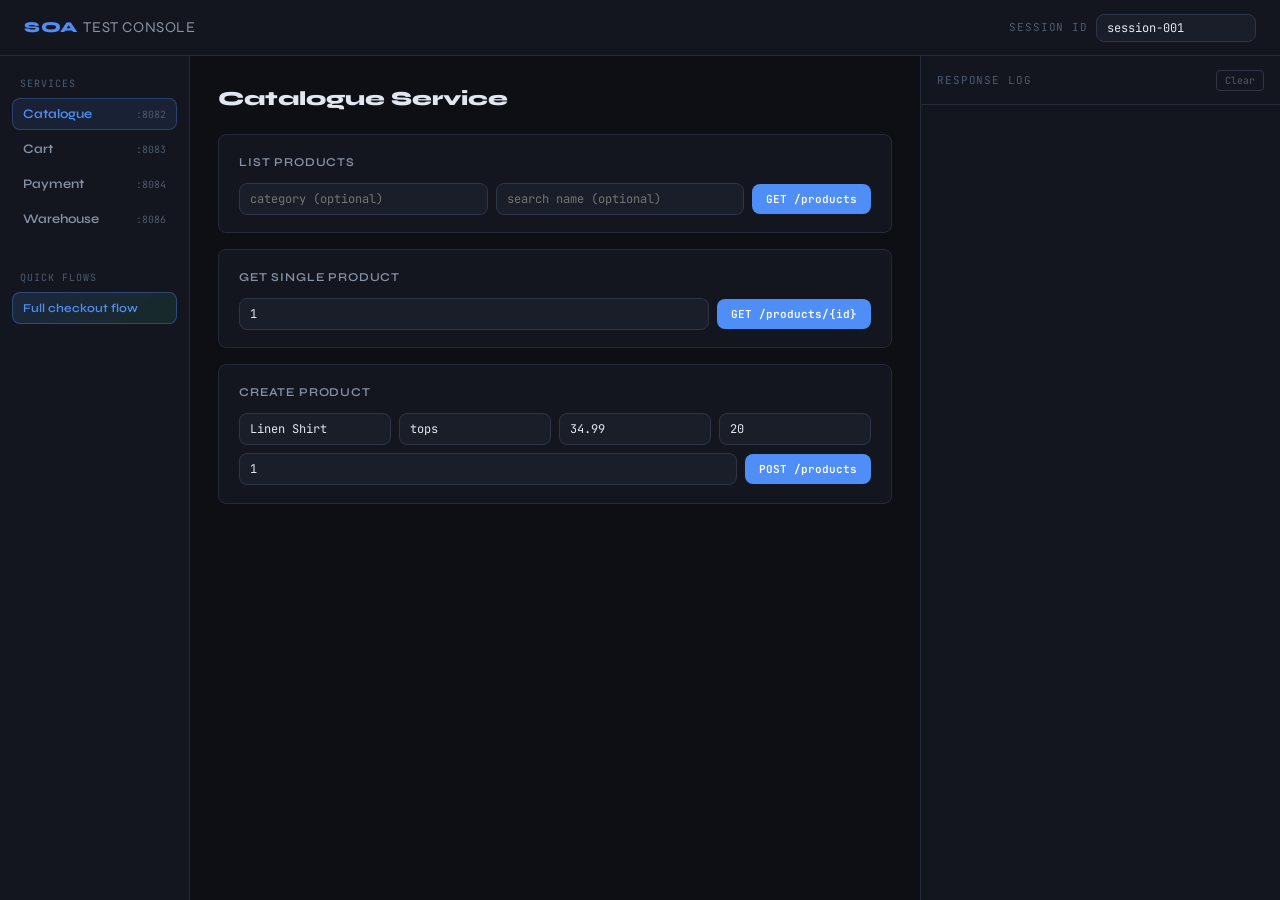
==== test-console/index.html @ 351c3bd9 "soaws" ====
<!DOCTYPE html>
<html lang="en">
<head>
  <meta charset="UTF-8" />
  <meta name="viewport" content="width=device-width, initial-scale=1.0" />
  <title>SOA Test Console</title>
  <link rel="preconnect" href="https://fonts.googleapis.com" />
  <link href="https://fonts.googleapis.com/css2?family=JetBrains+Mono:wght@400;600&family=Syne:wght@400;600;800&display=swap" rel="stylesheet" />
  <link rel="stylesheet" href="style.css" />
</head>
<body>

  <header>
    <div class="header-inner">
      <div class="logo">SOA <span>Test Console</span></div>
      <div class="session-row">
        <label>Session ID</label>
        <input id="session-id" type="text" value="session-001" />
      </div>
    </div>
  </header>

  <main>

    <nav class="sidebar">
      <p class="sidebar-label">Services</p>
      <button class="svc-btn active" data-target="catalogue">Catalogue <span class="port">:8082</span></button>
      <button class="svc-btn" data-target="cart">Cart <span class="port">:8083</span></button>
      <button class="svc-btn" data-target="payment">Payment <span class="port">:8084</span></button>
      <button class="svc-btn" data-target="warehouse">Warehouse <span class="port">:8086</span></button>

      <p class="sidebar-label" style="margin-top:2rem;">Quick flows</p>
      <button class="flow-btn" id="btn-full-flow">Full checkout flow</button>
    </nav>

    <section class="panels">

      <!-- CATALOGUE -->
      <div class="panel active" id="panel-catalogue">
        <h2>Catalogue Service</h2>

        <div class="card">
          <h3>List products</h3>
          <div class="field-row">
            <input id="cat-category" type="text" placeholder="category (optional)" />
            <input id="cat-search" type="text" placeholder="search name (optional)" />
            <button onclick="getProducts()">GET /products</button>
          </div>
        </div>

        <div class="card">
          <h3>Get single product</h3>
          <div class="field-row">
            <input id="cat-id" type="number" placeholder="product id" value="1" />
            <button onclick="getProduct()">GET /products/{id}</button>
          </div>
        </div>

        <div class="card">
          <h3>Create product</h3>
          <div class="field-row">
            <input id="new-name" type="text" placeholder="name" value="Linen Shirt" />
            <input id="new-cat" type="text" placeholder="category" value="tops" />
            <input id="new-price" type="number" placeholder="price" value="34.99" />
            <input id="new-stock" type="number" placeholder="stock" value="20" />
            <input id="new-warehouse" type="number" placeholder="warehouseId" value="1" />
            <button onclick="createProduct()">POST /products</button>
          </div>
        </div>
      </div>

      <!-- CART -->
      <div class="panel" id="panel-cart">
        <h2>Cart Service</h2>

        <div class="card">
          <h3>View cart</h3>
          <div class="field-row">
            <button onclick="getCart()">GET /cart/{sessionId}</button>
          </div>
        </div>

        <div class="card">
          <h3>Add item <span class="badge">Sync → Catalogue</span></h3>
          <div class="field-row">
            <input id="cart-product-id" type="number" placeholder="productId" value="1" />
            <input id="cart-qty" type="number" placeholder="quantity" value="1" />
            <button onclick="addToCart()">POST /cart/{sessionId}/items</button>
          </div>
        </div>

        <div class="card">
          <h3>Remove item</h3>
          <div class="field-row">
            <input id="remove-product-id" type="number" placeholder="productId" value="1" />
            <button onclick="removeFromCart()">DELETE /cart/{sessionId}/items/{productId}</button>
          </div>
        </div>

        <div class="card">
          <h3>Checkout <span class="badge">Sync → Payment → Async → Warehouse</span></h3>
          <div class="field-row">
            <input id="checkout-address" type="text" placeholder="address" value="Enschede, NL" />
            <select id="checkout-payment">
              <option value="card">card</option>
              <option value="paypal">paypal</option>
            </select>
            <button onclick="checkout()">POST /cart/{sessionId}/checkout</button>
          </div>
        </div>
      </div>

      <!-- PAYMENT -->
      <div class="panel" id="panel-payment">
        <h2>Payment Service</h2>

        <div class="card">
          <h3>Look up transaction</h3>
          <div class="field-row">
            <input id="txn-id" type="text" placeholder="transactionId" />
            <button onclick="getPayment()">GET /payments/{transactionId}</button>
          </div>
        </div>
      </div>

      <!-- WAREHOUSE -->
      <div class="panel" id="panel-warehouse">
        <h2>Warehouse Service</h2>

        <div class="card">
          <h3>View inventory <span class="badge">Async consumer</span></h3>
          <div class="field-row">
            <button onclick="getInventory()">GET /warehouse/inventory</button>
          </div>
        </div>

        <div class="card">
          <h3>Restock product</h3>
          <div class="field-row">
            <input id="restock-id" type="number" placeholder="productId" value="1" />
            <input id="restock-qty" type="number" placeholder="quantity to add" value="50" />
            <button onclick="restock()">PATCH /warehouse/inventory/{productId}</button>
          </div>
        </div>
      </div>

    </section>

    <aside class="log-panel">
      <div class="log-header">
        <span>Response log</span>
        <button class="clear-btn" onclick="clearLog()">Clear</button>
      </div>
      <div id="log"></div>
    </aside>

  </main>

  <script>
    const SERVICES = {
      catalogue: 'http://localhost:8082',
      cart:      'http://localhost:8083',
      payment:   'http://localhost:8084',
      warehouse: 'http://localhost:8086',
    };

    function sessionId() {
      return document.getElementById('session-id').value.trim() || 'session-001';
    }

    document.querySelectorAll('.svc-btn').forEach(btn => {
      btn.addEventListener('click', () => {
        document.querySelectorAll('.svc-btn').forEach(b => b.classList.remove('active'));
        document.querySelectorAll('.panel').forEach(p => p.classList.remove('active'));
        btn.classList.add('active');
        document.getElementById('panel-' + btn.dataset.target).classList.add('active');
      });
    });

    function log(method, url, status, body) {
      const el = document.getElementById('log');
      const entry = document.createElement('div');
      entry.className = 'log-entry';
      const isOk = status >= 200 && status < 300;
      entry.innerHTML = `
        <div class="log-meta">
          <span class="log-method">${method}</span>
          <span class="log-url">${url}</span>
          <span class="log-status ${isOk ? 'ok' : 'err'}">${status}</span>
        </div>
        <pre class="log-body">${JSON.stringify(body, null, 2)}</pre>`;
      el.prepend(entry);
    }

    function clearLog() {
      document.getElementById('log').innerHTML = '';
    }

    async function req(method, url, body) {
      try {
        const opts = { method, headers: { 'Content-Type': 'application/json' } };
        if (body) opts.body = JSON.stringify(body);
        const res = await fetch(url, opts);
        const data = await res.json().catch(() => ({}));
        log(method, url, res.status, data);
        return data;
      } catch (e) {
        log(method, url, 0, { error: e.message + ' — is the service running?' });
      }
    }

    function getProducts() {
      const cat    = document.getElementById('cat-category').value;
      const search = document.getElementById('cat-search').value;
      let url = `${SERVICES.catalogue}/products`;
      const params = [];
      if (cat)    params.push(`category=${encodeURIComponent(cat)}`);
      if (search) params.push(`search=${encodeURIComponent(search)}`);
      if (params.length) url += '?' + params.join('&');
      req('GET', url);
    }

    function getProduct() {
      req('GET', `${SERVICES.catalogue}/products/${document.getElementById('cat-id').value}`);
    }

    function createProduct() {
      req('POST', `${SERVICES.catalogue}/products`, {
        name:          document.getElementById('new-name').value,
        category:      document.getElementById('new-cat').value,
        price:         parseFloat(document.getElementById('new-price').value),
        stockQuantity: parseInt(document.getElementById('new-stock').value),
        warehouseId:   parseInt(document.getElementById('new-warehouse').value),
      });
    }

    function getCart()      { req('GET', `${SERVICES.cart}/cart/${sessionId()}`); }

    function addToCart() {
      req('POST', `${SERVICES.cart}/cart/${sessionId()}/items`, {
        productId: parseInt(document.getElementById('cart-product-id').value),
        quantity:  parseInt(document.getElementById('cart-qty').value),
      });
    }

    function removeFromCart() {
      req('DELETE', `${SERVICES.cart}/cart/${sessionId()}/items/${document.getElementById('remove-product-id').value}`);
    }

    function checkout() {
      req('POST', `${SERVICES.cart}/cart/${sessionId()}/checkout`, {
        address:       document.getElementById('checkout-address').value,
        paymentMethod: document.getElementById('checkout-payment').value,
      });
    }

    function getPayment() {
      req('GET', `${SERVICES.payment}/payments/${document.getElementById('txn-id').value}`);
    }

    function getInventory() { req('GET', `${SERVICES.warehouse}/warehouse/inventory`); }

    function restock() {
      req('PATCH', `${SERVICES.warehouse}/warehouse/inventory/${document.getElementById('restock-id').value}`, {
        quantity: parseInt(document.getElementById('restock-qty').value),
      });
    }

    document.getElementById('btn-full-flow').addEventListener('click', async () => {
      const sid = sessionId();
      log('INFO', '--- Full checkout flow ---', 200, { sessionId: sid });
      await req('POST', `${SERVICES.cart}/cart/${sid}/items`, { productId: 1, quantity: 1 });
      await req('POST', `${SERVICES.cart}/cart/${sid}/items`, { productId: 2, quantity: 1 });
      await req('GET',  `${SERVICES.cart}/cart/${sid}`);
      await req('POST', `${SERVICES.cart}/cart/${sid}/checkout`, {
        address: 'Enschede, NL', paymentMethod: 'card'
      });
    });
  </script>
</body>
</html>
---- test-console/style.css ----
*, *::before, *::after {
  box-sizing: border-box;
  margin: 0;
  padding: 0;
}

:root {
  --bg: #0d0f14;
  --bg2: #13161e;
  --bg3: #1a1e28;
  --border: #252a38;
  --border2: #2e3547;
  --text: #e2e6f0;
  --text2: #8892a4;
  --text3: #4e5a6e;
  --accent: #4f8ef7;
  --accent2: #3a6fd8;
  --green: #3dd68c;
  --red: #f76b6b;
  --amber: #f7b94f;
  --font-ui: 'Syne', sans-serif;
  --font-mono: 'JetBrains Mono', monospace;
  --radius: 8px;
  --sidebar-w: 190px;
  --log-w: 360px;
  --header-h: 56px;
}

html, body {
  height: 100%;
}

body {
  background: var(--bg);
  color: var(--text);
  font-family: var(--font-ui);
  font-size: 14px;
  line-height: 1.5;
}

header {
  position: fixed;
  top: 0;
  left: 0;
  right: 0;
  height: var(--header-h);
  background: var(--bg2);
  border-bottom: 1px solid var(--border);
  z-index: 100;
  display: flex;
  align-items: center;
  padding: 0 1.5rem;
}

.header-inner {
  display: flex;
  align-items: center;
  gap: 2rem;
  width: 100%;
}

.logo {
  font-size: 15px;
  font-weight: 800;
  letter-spacing: 0.04em;
  text-transform: uppercase;
  color: var(--accent);
  white-space: nowrap;
}

.logo span {
  color: var(--text2);
  font-weight: 400;
}

.session-row {
  display: flex;
  align-items: center;
  gap: 0.5rem;
  margin-left: auto;
}

.session-row label {
  font-size: 11px;
  font-family: var(--font-mono);
  color: var(--text3);
  text-transform: uppercase;
  letter-spacing: 0.08em;
}

.session-row input {
  width: 160px;
  background: var(--bg3);
  border: 1px solid var(--border2);
  border-radius: var(--radius);
  color: var(--text);
  font-family: var(--font-mono);
  font-size: 12px;
  padding: 5px 10px;
  outline: none;
  transition: border-color 0.15s;
}

.session-row input:focus {
  border-color: var(--accent);
}

main {
  display: grid;
  grid-template-columns: var(--sidebar-w) 1fr var(--log-w);
  grid-template-rows: 1fr;
  height: 100vh;
  padding-top: var(--header-h);
}

.sidebar {
  background: var(--bg2);
  border-right: 1px solid var(--border);
  padding: 1.25rem 0.75rem;
  display: flex;
  flex-direction: column;
  gap: 3px;
  overflow-y: auto;
}

.sidebar-label {
  font-size: 10px;
  font-family: var(--font-mono);
  text-transform: uppercase;
  letter-spacing: 0.1em;
  color: var(--text3);
  padding: 0 0.5rem;
  margin-bottom: 4px;
}

.svc-btn {
  background: none;
  border: 1px solid transparent;
  border-radius: var(--radius);
  color: var(--text2);
  font-family: var(--font-ui);
  font-size: 13px;
  font-weight: 600;
  padding: 7px 10px;
  text-align: left;
  cursor: pointer;
  display: flex;
  align-items: center;
  justify-content: space-between;
  transition: background 0.12s, color 0.12s, border-color 0.12s;
}

.svc-btn:hover {
  background: var(--bg3);
  color: var(--text);
}

.svc-btn.active {
  background: rgba(79, 142, 247, 0.1);
  border-color: rgba(79, 142, 247, 0.3);
  color: var(--accent);
}

.port {
  font-family: var(--font-mono);
  font-size: 10px;
  font-weight: 400;
  color: var(--text3);
}

.flow-btn {
  background: linear-gradient(135deg, rgba(79,142,247,0.15), rgba(61,214,140,0.1));
  border: 1px solid rgba(79,142,247,0.35);
  border-radius: var(--radius);
  color: var(--accent);
  font-family: var(--font-ui);
  font-size: 12px;
  font-weight: 600;
  padding: 8px 10px;
  text-align: left;
  cursor: pointer;
  transition: background 0.15s, border-color 0.15s;
}

.flow-btn:hover {
  background: rgba(79, 142, 247, 0.2);
  border-color: var(--accent);
}

.panels {
  padding: 1.75rem;
  overflow-y: auto;
}

.panel {
  display: none;
  flex-direction: column;
  gap: 1rem;
  animation: fadeIn 0.15s ease;
}

.panel.active {
  display: flex;
}

@keyframes fadeIn {
  from { opacity: 0; transform: translateY(6px); }
  to   { opacity: 1; transform: translateY(0); }
}

.panel h2 {
  font-size: 20px;
  font-weight: 800;
  color: var(--text);
  margin-bottom: 0.25rem;
}

.card {
  background: var(--bg2);
  border: 1px solid var(--border);
  border-radius: var(--radius);
  padding: 1.1rem 1.25rem;
  display: flex;
  flex-direction: column;
  gap: 0.75rem;
  transition: border-color 0.15s;
}

.card:hover {
  border-color: var(--border2);
}

.card h3 {
  font-size: 12px;
  font-weight: 600;
  text-transform: uppercase;
  letter-spacing: 0.07em;
  color: var(--text2);
  display: flex;
  align-items: center;
  gap: 0.5rem;
}

.badge {
  font-family: var(--font-mono);
  font-size: 9px;
  font-weight: 400;
  text-transform: none;
  letter-spacing: 0;
  background: rgba(247, 185, 79, 0.12);
  border: 1px solid rgba(247, 185, 79, 0.3);
  color: var(--amber);
  padding: 2px 7px;
  border-radius: 4px;
}

.field-row {
  display: flex;
  flex-wrap: wrap;
  gap: 0.5rem;
  align-items: center;
}

.field-row input,
.field-row select {
  flex: 1;
  min-width: 140px;
  background: var(--bg3);
  border: 1px solid var(--border2);
  border-radius: var(--radius);
  color: var(--text);
  font-family: var(--font-mono);
  font-size: 12px;
  padding: 7px 10px;
  outline: none;
  transition: border-color 0.15s;
}

.field-row input:focus,
.field-row select:focus {
  border-color: var(--accent);
}

.field-row select option {
  background: var(--bg3);
}

.field-row button {
  background: var(--accent);
  border: none;
  border-radius: var(--radius);
  color: #fff;
  font-family: var(--font-mono);
  font-size: 11px;
  font-weight: 600;
  padding: 8px 14px;
  cursor: pointer;
  white-space: nowrap;
  transition: background 0.15s, transform 0.1s;
}

.field-row button:hover {
  background: var(--accent2);
}

.field-row button:active {
  transform: scale(0.97);
}

.log-panel {
  background: var(--bg2);
  border-left: 1px solid var(--border);
  display: flex;
  flex-direction: column;
  overflow: hidden;
}

.log-header {
  display: flex;
  align-items: center;
  justify-content: space-between;
  padding: 0.85rem 1rem;
  border-bottom: 1px solid var(--border);
  font-size: 11px;
  font-family: var(--font-mono);
  text-transform: uppercase;
  letter-spacing: 0.08em;
  color: var(--text3);
  flex-shrink: 0;
}

.clear-btn {
  background: none;
  border: 1px solid var(--border2);
  border-radius: 4px;
  color: var(--text3);
  font-family: var(--font-mono);
  font-size: 10px;
  padding: 3px 8px;
  cursor: pointer;
  transition: border-color 0.15s, color 0.15s;
}

.clear-btn:hover {
  border-color: var(--red);
  color: var(--red);
}

#log {
  flex: 1;
  overflow-y: auto;
  padding: 0.75rem;
  display: flex;
  flex-direction: column;
  gap: 0.6rem;
}

.log-entry {
  background: var(--bg3);
  border: 1px solid var(--border);
  border-radius: var(--radius);
  overflow: hidden;
  animation: slideIn 0.15s ease;
}

@keyframes slideIn {
  from { opacity: 0; transform: translateY(-4px); }
  to   { opacity: 1; transform: translateY(0); }
}

.log-meta {
  display: flex;
  align-items: center;
  gap: 0.5rem;
  padding: 6px 10px;
  border-bottom: 1px solid var(--border);
  flex-wrap: wrap;
}

.log-method {
  font-family: var(--font-mono);
  font-size: 10px;
  font-weight: 600;
  background: rgba(79,142,247,0.15);
  color: var(--accent);
  padding: 2px 6px;
  border-radius: 4px;
}

.log-url {
  font-family: var(--font-mono);
  font-size: 10px;
  color: var(--text2);
  word-break: break-all;
  flex: 1;
}

.log-status {
  font-family: var(--font-mono);
  font-size: 10px;
  font-weight: 600;
  padding: 2px 6px;
  border-radius: 4px;
  margin-left: auto;
}

.log-status.ok {
  background: rgba(61,214,140,0.12);
  color: var(--green);
}

.log-status.err {
  background: rgba(247,107,107,0.12);
  color: var(--red);
}

.log-body {
  font-family: var(--font-mono);
  font-size: 10px;
  line-height: 1.6;
  color: var(--text2);
  padding: 8px 10px;
  white-space: pre-wrap;
  word-break: break-word;
  max-height: 220px;
  overflow-y: auto;
}

::-webkit-scrollbar {
  width: 5px;
  height: 5px;
}

::-webkit-scrollbar-track {
  background: transparent;
}

::-webkit-scrollbar-thumb {
  background: var(--border2);
  border-radius: 3px;
}

::-webkit-scrollbar-thumb:hover {
  background: var(--text3);
}
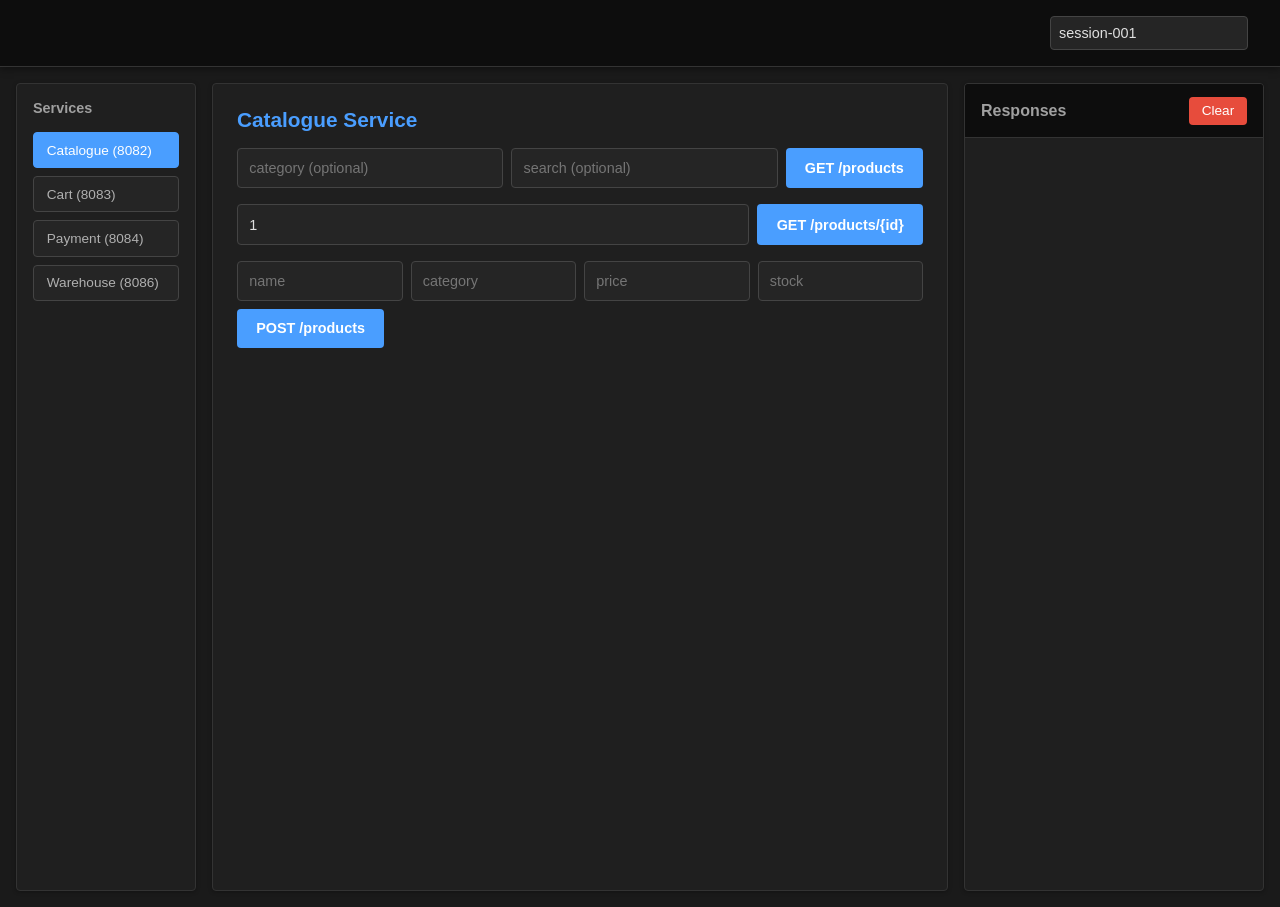
==== commit b323712f: "soaws4" ====
--- a/test-console/index.html
+++ b/test-console/index.html
@@ -3,164 +3,107 @@
 <head>
   <meta charset="UTF-8" />
   <meta name="viewport" content="width=device-width, initial-scale=1.0" />
-  <title>SOA Test Console</title>
-  <link rel="preconnect" href="https://fonts.googleapis.com" />
-  <link href="https://fonts.googleapis.com/css2?family=JetBrains+Mono:wght@400;600&family=Syne:wght@400;600;800&display=swap" rel="stylesheet" />
+  <title>Test Console</title>
   <link rel="stylesheet" href="style.css" />
 </head>
 <body>
-
   <header>
-    <div class="header-inner">
-      <div class="logo">SOA <span>Test Console</span></div>
-      <div class="session-row">
-        <label>Session ID</label>
-        <input id="session-id" type="text" value="session-001" />
-      </div>
+    <h1></h1>
+    <div>
+      <label></label>
+      <input id="session-id" type="text" value="session-001" />
     </div>
   </header>
 
   <main>
-
-    <nav class="sidebar">
-      <p class="sidebar-label">Services</p>
-      <button class="svc-btn active" data-target="catalogue">Catalogue <span class="port">:8082</span></button>
-      <button class="svc-btn" data-target="cart">Cart <span class="port">:8083</span></button>
-      <button class="svc-btn" data-target="payment">Payment <span class="port">:8084</span></button>
-      <button class="svc-btn" data-target="warehouse">Warehouse <span class="port">:8086</span></button>
-
-      <p class="sidebar-label" style="margin-top:2rem;">Quick flows</p>
-      <button class="flow-btn" id="btn-full-flow">Full checkout flow</button>
-    </nav>
-
-    <section class="panels">
-
-      <!-- CATALOGUE -->
-      <div class="panel active" id="panel-catalogue">
-        <h2>Catalogue Service</h2>
-
-        <div class="card">
-          <h3>List products</h3>
-          <div class="field-row">
+      <nav class="sidebar">
+        <h3>Services</h3>
+        <button onclick="switchService('catalogue')" class="active">Catalogue (8082)</button>
+        <button onclick="switchService('cart')">Cart (8083)</button>
+        <button onclick="switchService('payment')">Payment (8084)</button>
+        <button onclick="switchService('warehouse')">Warehouse (8086)</button>
+      </nav>
+
+      <section class="content">
+        <div id="catalogue" class="panel active">
+          <h2>Catalogue Service</h2>
+          <div class="form-group">
             <input id="cat-category" type="text" placeholder="category (optional)" />
-            <input id="cat-search" type="text" placeholder="search name (optional)" />
+            <input id="cat-search" type="text" placeholder="search (optional)" />
             <button onclick="getProducts()">GET /products</button>
           </div>
-        </div>
-
-        <div class="card">
-          <h3>Get single product</h3>
-          <div class="field-row">
+          <div class="form-group">
             <input id="cat-id" type="number" placeholder="product id" value="1" />
             <button onclick="getProduct()">GET /products/{id}</button>
           </div>
-        </div>
-
-        <div class="card">
-          <h3>Create product</h3>
-          <div class="field-row">
-            <input id="new-name" type="text" placeholder="name" value="Linen Shirt" />
-            <input id="new-cat" type="text" placeholder="category" value="tops" />
-            <input id="new-price" type="number" placeholder="price" value="34.99" />
-            <input id="new-stock" type="number" placeholder="stock" value="20" />
-            <input id="new-warehouse" type="number" placeholder="warehouseId" value="1" />
+          <div class="form-group">
+            <input id="new-name" type="text" placeholder="name" />
+            <input id="new-cat" type="text" placeholder="category" />
+            <input id="new-price" type="number" placeholder="price" />
+            <input id="new-stock" type="number" placeholder="stock" />
             <button onclick="createProduct()">POST /products</button>
           </div>
         </div>
-      </div>
-
-      <!-- CART -->
-      <div class="panel" id="panel-cart">
-        <h2>Cart Service</h2>
-
-        <div class="card">
-          <h3>View cart</h3>
-          <div class="field-row">
-            <button onclick="getCart()">GET /cart/{sessionId}</button>
-          </div>
-        </div>
-
-        <div class="card">
-          <h3>Add item <span class="badge">Sync → Catalogue</span></h3>
-          <div class="field-row">
+
+        <div id="cart" class="panel">
+          <h2>Cart Service</h2>
+          <div class="form-group">
+            <button onclick="getCart()">GET /cart</button>
+          </div>
+          <div class="form-group">
             <input id="cart-product-id" type="number" placeholder="productId" value="1" />
             <input id="cart-qty" type="number" placeholder="quantity" value="1" />
-            <button onclick="addToCart()">POST /cart/{sessionId}/items</button>
-          </div>
-        </div>
-
-        <div class="card">
-          <h3>Remove item</h3>
-          <div class="field-row">
+            <button onclick="addToCart()">POST /cart/items</button>
+          </div>
+          <div class="form-group">
             <input id="remove-product-id" type="number" placeholder="productId" value="1" />
-            <button onclick="removeFromCart()">DELETE /cart/{sessionId}/items/{productId}</button>
-          </div>
-        </div>
-
-        <div class="card">
-          <h3>Checkout <span class="badge">Sync → Payment → Async → Warehouse</span></h3>
-          <div class="field-row">
-            <input id="checkout-address" type="text" placeholder="address" value="Enschede, NL" />
+            <button onclick="removeFromCart()">DELETE /cart/items</button>
+          </div>
+          <div class="form-group">
+            <input id="checkout-address" type="text" placeholder="address" />
             <select id="checkout-payment">
               <option value="card">card</option>
               <option value="paypal">paypal</option>
             </select>
-            <button onclick="checkout()">POST /cart/{sessionId}/checkout</button>
-          </div>
-        </div>
-      </div>
-
-      <!-- PAYMENT -->
-      <div class="panel" id="panel-payment">
-        <h2>Payment Service</h2>
-
-        <div class="card">
-          <h3>Look up transaction</h3>
-          <div class="field-row">
+            <button onclick="checkout()">POST /checkout</button>
+          </div>
+        </div>
+
+        <div id="payment" class="panel">
+          <h2>Payment Service</h2>
+          <div class="form-group">
             <input id="txn-id" type="text" placeholder="transactionId" />
-            <button onclick="getPayment()">GET /payments/{transactionId}</button>
-          </div>
-        </div>
-      </div>
-
-      <!-- WAREHOUSE -->
-      <div class="panel" id="panel-warehouse">
-        <h2>Warehouse Service</h2>
-
-        <div class="card">
-          <h3>View inventory <span class="badge">Async consumer</span></h3>
-          <div class="field-row">
-            <button onclick="getInventory()">GET /warehouse/inventory</button>
-          </div>
-        </div>
-
-        <div class="card">
-          <h3>Restock product</h3>
-          <div class="field-row">
+            <button onclick="getPayment()">GET /payments/{id}</button>
+          </div>
+        </div>
+
+        <div id="warehouse" class="panel">
+          <h2>Warehouse Service</h2>
+          <div class="form-group">
+            <button onclick="getInventory()">GET /inventory</button>
+          </div>
+          <div class="form-group">
             <input id="restock-id" type="number" placeholder="productId" value="1" />
             <input id="restock-qty" type="number" placeholder="quantity to add" value="50" />
-            <button onclick="restock()">PATCH /warehouse/inventory/{productId}</button>
-          </div>
-        </div>
-      </div>
-
-    </section>
+            <button onclick="restock()">PATCH /inventory</button>
+          </div>
+        </div>
+      </section>
 
     <aside class="log-panel">
       <div class="log-header">
-        <span>Response log</span>
-        <button class="clear-btn" onclick="clearLog()">Clear</button>
+        <span>Responses</span>
+        <button onclick="clearLog()">Clear</button>
       </div>
       <div id="log"></div>
     </aside>
-
   </main>
 
   <script>
     const SERVICES = {
       catalogue: 'http://localhost:8082',
-      cart:      'http://localhost:8083',
-      payment:   'http://localhost:8084',
+      cart: 'http://localhost:8083',
+      payment: 'http://localhost:8084',
       warehouse: 'http://localhost:8086',
     };
 
@@ -168,27 +111,18 @@
       return document.getElementById('session-id').value.trim() || 'session-001';
     }
 
-    document.querySelectorAll('.svc-btn').forEach(btn => {
-      btn.addEventListener('click', () => {
-        document.querySelectorAll('.svc-btn').forEach(b => b.classList.remove('active'));
-        document.querySelectorAll('.panel').forEach(p => p.classList.remove('active'));
-        btn.classList.add('active');
-        document.getElementById('panel-' + btn.dataset.target).classList.add('active');
-      });
-    });
+    function switchService(name) {
+      document.querySelectorAll('.panel').forEach(p => p.classList.remove('active'));
+      document.querySelectorAll('nav button').forEach(b => b.classList.remove('active'));
+      document.getElementById(name).classList.add('active');
+      event.target.classList.add('active');
+    }
 
     function log(method, url, status, body) {
       const el = document.getElementById('log');
       const entry = document.createElement('div');
-      entry.className = 'log-entry';
-      const isOk = status >= 200 && status < 300;
-      entry.innerHTML = `
-        <div class="log-meta">
-          <span class="log-method">${method}</span>
-          <span class="log-url">${url}</span>
-          <span class="log-status ${isOk ? 'ok' : 'err'}">${status}</span>
-        </div>
-        <pre class="log-body">${JSON.stringify(body, null, 2)}</pre>`;
+      entry.className = `log-entry ${status >= 200 && status < 300 ? 'ok' : 'err'}`;
+      entry.innerHTML = `<strong>${method} ${url}</strong> [${status}]<pre>${JSON.stringify(body, null, 2)}</pre>`;
       el.prepend(entry);
     }
 
@@ -203,18 +137,17 @@
         const res = await fetch(url, opts);
         const data = await res.json().catch(() => ({}));
         log(method, url, res.status, data);
-        return data;
       } catch (e) {
-        log(method, url, 0, { error: e.message + ' — is the service running?' });
+        log(method, url, 0, { error: e.message });
       }
     }
 
     function getProducts() {
-      const cat    = document.getElementById('cat-category').value;
+      const cat = document.getElementById('cat-category').value;
       const search = document.getElementById('cat-search').value;
       let url = `${SERVICES.catalogue}/products`;
       const params = [];
-      if (cat)    params.push(`category=${encodeURIComponent(cat)}`);
+      if (cat) params.push(`category=${encodeURIComponent(cat)}`);
       if (search) params.push(`search=${encodeURIComponent(search)}`);
       if (params.length) url += '?' + params.join('&');
       req('GET', url);
@@ -226,20 +159,19 @@
 
     function createProduct() {
       req('POST', `${SERVICES.catalogue}/products`, {
-        name:          document.getElementById('new-name').value,
-        category:      document.getElementById('new-cat').value,
-        price:         parseFloat(document.getElementById('new-price').value),
+        name: document.getElementById('new-name').value,
+        category: document.getElementById('new-cat').value,
+        price: parseFloat(document.getElementById('new-price').value),
         stockQuantity: parseInt(document.getElementById('new-stock').value),
-        warehouseId:   parseInt(document.getElementById('new-warehouse').value),
-      });
-    }
-
-    function getCart()      { req('GET', `${SERVICES.cart}/cart/${sessionId()}`); }
+      });
+    }
+
+    function getCart() { req('GET', `${SERVICES.cart}/cart/${sessionId()}`); }
 
     function addToCart() {
       req('POST', `${SERVICES.cart}/cart/${sessionId()}/items`, {
         productId: parseInt(document.getElementById('cart-product-id').value),
-        quantity:  parseInt(document.getElementById('cart-qty').value),
+        quantity: parseInt(document.getElementById('cart-qty').value),
       });
     }
 
@@ -249,7 +181,7 @@
 
     function checkout() {
       req('POST', `${SERVICES.cart}/cart/${sessionId()}/checkout`, {
-        address:       document.getElementById('checkout-address').value,
+        address: document.getElementById('checkout-address').value,
         paymentMethod: document.getElementById('checkout-payment').value,
       });
     }
@@ -265,17 +197,6 @@
         quantity: parseInt(document.getElementById('restock-qty').value),
       });
     }
-
-    document.getElementById('btn-full-flow').addEventListener('click', async () => {
-      const sid = sessionId();
-      log('INFO', '--- Full checkout flow ---', 200, { sessionId: sid });
-      await req('POST', `${SERVICES.cart}/cart/${sid}/items`, { productId: 1, quantity: 1 });
-      await req('POST', `${SERVICES.cart}/cart/${sid}/items`, { productId: 2, quantity: 1 });
-      await req('GET',  `${SERVICES.cart}/cart/${sid}`);
-      await req('POST', `${SERVICES.cart}/cart/${sid}/checkout`, {
-        address: 'Enschede, NL', paymentMethod: 'card'
-      });
-    });
   </script>
 </body>
 </html>
--- a/test-console/style.css
+++ b/test-console/style.css
@@ -1,445 +1,254 @@
-*, *::before, *::after {
-  box-sizing: border-box;
+* {
   margin: 0;
   padding: 0;
-}
-
-:root {
-  --bg: #0d0f14;
-  --bg2: #13161e;
-  --bg3: #1a1e28;
-  --border: #252a38;
-  --border2: #2e3547;
-  --text: #e2e6f0;
-  --text2: #8892a4;
-  --text3: #4e5a6e;
-  --accent: #4f8ef7;
-  --accent2: #3a6fd8;
-  --green: #3dd68c;
-  --red: #f76b6b;
-  --amber: #f7b94f;
-  --font-ui: 'Syne', sans-serif;
-  --font-mono: 'JetBrains Mono', monospace;
-  --radius: 8px;
-  --sidebar-w: 190px;
-  --log-w: 360px;
-  --header-h: 56px;
-}
-
-html, body {
-  height: 100%;
+  box-sizing: border-box;
 }
 
 body {
-  background: var(--bg);
-  color: var(--text);
-  font-family: var(--font-ui);
-  font-size: 14px;
-  line-height: 1.5;
+  font-family: -apple-system, BlinkMacSystemFont, 'Segoe UI', Roboto, sans-serif;
+  background: #1a1a1a;
+  color: #e0e0e0;
 }
 
 header {
-  position: fixed;
-  top: 0;
-  left: 0;
-  right: 0;
-  height: var(--header-h);
-  background: var(--bg2);
-  border-bottom: 1px solid var(--border);
-  z-index: 100;
-  display: flex;
+  background: #0d0d0d;
+  color: #e0e0e0;
+  padding: 1rem 2rem;
+  display: flex;
+  justify-content: space-between;
   align-items: center;
-  padding: 0 1.5rem;
-}
-
-.header-inner {
-  display: flex;
+  box-shadow: 0 2px 8px rgba(0,0,0,0.4);
+  border-bottom: 1px solid #333;
+}
+
+header h1 {
+  font-size: 1.5rem;
+  color: #4a9eff;
+}
+
+header div {
+  display: flex;
+  gap: 0.5rem;
   align-items: center;
-  gap: 2rem;
-  width: 100%;
-}
-
-.logo {
-  font-size: 15px;
-  font-weight: 800;
-  letter-spacing: 0.04em;
-  text-transform: uppercase;
-  color: var(--accent);
-  white-space: nowrap;
-}
-
-.logo span {
-  color: var(--text2);
-  font-weight: 400;
-}
-
-.session-row {
-  display: flex;
-  align-items: center;
-  gap: 0.5rem;
-  margin-left: auto;
-}
-
-.session-row label {
-  font-size: 11px;
-  font-family: var(--font-mono);
-  color: var(--text3);
-  text-transform: uppercase;
-  letter-spacing: 0.08em;
-}
-
-.session-row input {
-  width: 160px;
-  background: var(--bg3);
-  border: 1px solid var(--border2);
-  border-radius: var(--radius);
-  color: var(--text);
-  font-family: var(--font-mono);
-  font-size: 12px;
-  padding: 5px 10px;
+}
+
+header label {
+  font-weight: 600;
+  color: #a0a0a0;
+}
+
+header input {
+  padding: 0.5rem;
+  border: 1px solid #444;
+  border-radius: 4px;
+  font-size: 0.9rem;
+  background: #252525;
+  color: #e0e0e0;
+}
+
+header input:focus {
   outline: none;
-  transition: border-color 0.15s;
-}
-
-.session-row input:focus {
-  border-color: var(--accent);
+  border-color: #4a9eff;
+  box-shadow: 0 0 0 2px rgba(74, 158, 255, 0.2);
 }
 
 main {
   display: grid;
-  grid-template-columns: var(--sidebar-w) 1fr var(--log-w);
-  grid-template-rows: 1fr;
-  height: 100vh;
-  padding-top: var(--header-h);
+  grid-template-columns: 180px 1fr 300px;
+  gap: 1rem;
+  padding: 1rem;
+  height: calc(100vh - 60px);
 }
 
 .sidebar {
-  background: var(--bg2);
-  border-right: 1px solid var(--border);
-  padding: 1.25rem 0.75rem;
   display: flex;
   flex-direction: column;
-  gap: 3px;
-  overflow-y: auto;
-}
-
-.sidebar-label {
-  font-size: 10px;
-  font-family: var(--font-mono);
-  text-transform: uppercase;
-  letter-spacing: 0.1em;
-  color: var(--text3);
-  padding: 0 0.5rem;
-  margin-bottom: 4px;
-}
-
-.svc-btn {
-  background: none;
-  border: 1px solid transparent;
-  border-radius: var(--radius);
-  color: var(--text2);
-  font-family: var(--font-ui);
-  font-size: 13px;
-  font-weight: 600;
-  padding: 7px 10px;
+  gap: 0.5rem;
+  background: #1f1f1f;
+  padding: 1rem;
+  border-radius: 4px;
+  box-shadow: 0 1px 4px rgba(0,0,0,0.3);
+  border: 1px solid #333;
+}
+
+.sidebar h3 {
+  font-size: 0.9rem;
+  margin-bottom: 0.5rem;
+  color: #a0a0a0;
+}
+
+.sidebar button {
+  padding: 0.6rem 0.8rem;
+  border: 1px solid #444;
+  background: #252525;
+  color: #b0b0b0;
+  cursor: pointer;
+  border-radius: 4px;
   text-align: left;
-  cursor: pointer;
-  display: flex;
-  align-items: center;
-  justify-content: space-between;
-  transition: background 0.12s, color 0.12s, border-color 0.12s;
-}
-
-.svc-btn:hover {
-  background: var(--bg3);
-  color: var(--text);
-}
-
-.svc-btn.active {
-  background: rgba(79, 142, 247, 0.1);
-  border-color: rgba(79, 142, 247, 0.3);
-  color: var(--accent);
-}
-
-.port {
-  font-family: var(--font-mono);
-  font-size: 10px;
-  font-weight: 400;
-  color: var(--text3);
-}
-
-.flow-btn {
-  background: linear-gradient(135deg, rgba(79,142,247,0.15), rgba(61,214,140,0.1));
-  border: 1px solid rgba(79,142,247,0.35);
-  border-radius: var(--radius);
-  color: var(--accent);
-  font-family: var(--font-ui);
-  font-size: 12px;
-  font-weight: 600;
-  padding: 8px 10px;
-  text-align: left;
-  cursor: pointer;
-  transition: background 0.15s, border-color 0.15s;
-}
-
-.flow-btn:hover {
-  background: rgba(79, 142, 247, 0.2);
-  border-color: var(--accent);
-}
-
-.panels {
-  padding: 1.75rem;
+  font-size: 0.85rem;
+  transition: all 0.2s;
+}
+
+.sidebar button:hover {
+  background: #2a2a2a;
+  color: #e0e0e0;
+  border-color: #555;
+}
+
+.sidebar button.active {
+  background: #4a9eff;
+  color: #fff;
+  border-color: #4a9eff;
+}
+
+.content {
+  background: #1f1f1f;
+  padding: 1.5rem;
+  border-radius: 4px;
+  box-shadow: 0 1px 4px rgba(0,0,0,0.3);
+  border: 1px solid #333;
   overflow-y: auto;
 }
 
 .panel {
   display: none;
-  flex-direction: column;
-  gap: 1rem;
-  animation: fadeIn 0.15s ease;
 }
 
 .panel.active {
-  display: flex;
-}
-
-@keyframes fadeIn {
-  from { opacity: 0; transform: translateY(6px); }
-  to   { opacity: 1; transform: translateY(0); }
+  display: block;
 }
 
 .panel h2 {
-  font-size: 20px;
-  font-weight: 800;
-  color: var(--text);
-  margin-bottom: 0.25rem;
-}
-
-.card {
-  background: var(--bg2);
-  border: 1px solid var(--border);
-  border-radius: var(--radius);
-  padding: 1.1rem 1.25rem;
-  display: flex;
-  flex-direction: column;
-  gap: 0.75rem;
-  transition: border-color 0.15s;
-}
-
-.card:hover {
-  border-color: var(--border2);
-}
-
-.card h3 {
-  font-size: 12px;
+  font-size: 1.3rem;
+  margin-bottom: 1rem;
+  color: #4a9eff;
+}
+
+.form-group {
+  display: flex;
+  gap: 0.5rem;
+  margin-bottom: 1rem;
+  flex-wrap: wrap;
+}
+
+.form-group input,
+.form-group select {
+  padding: 0.7rem;
+  border: 1px solid #444;
+  border-radius: 4px;
+  font-size: 0.9rem;
+  flex: 1;
+  min-width: 150px;
+  background: #252525;
+  color: #e0e0e0;
+}
+
+.form-group input:focus,
+.form-group select:focus {
+  outline: none;
+  border-color: #4a9eff;
+  box-shadow: 0 0 0 2px rgba(74, 158, 255, 0.1);
+}
+
+.form-group button {
+  padding: 0.7rem 1.2rem;
+  background: #4a9eff;
+  color: white;
+  border: none;
+  border-radius: 4px;
+  cursor: pointer;
+  font-size: 0.9rem;
   font-weight: 600;
-  text-transform: uppercase;
-  letter-spacing: 0.07em;
-  color: var(--text2);
-  display: flex;
-  align-items: center;
-  gap: 0.5rem;
-}
-
-.badge {
-  font-family: var(--font-mono);
-  font-size: 9px;
-  font-weight: 400;
-  text-transform: none;
-  letter-spacing: 0;
-  background: rgba(247, 185, 79, 0.12);
-  border: 1px solid rgba(247, 185, 79, 0.3);
-  color: var(--amber);
-  padding: 2px 7px;
-  border-radius: 4px;
-}
-
-.field-row {
-  display: flex;
-  flex-wrap: wrap;
-  gap: 0.5rem;
-  align-items: center;
-}
-
-.field-row input,
-.field-row select {
-  flex: 1;
-  min-width: 140px;
-  background: var(--bg3);
-  border: 1px solid var(--border2);
-  border-radius: var(--radius);
-  color: var(--text);
-  font-family: var(--font-mono);
-  font-size: 12px;
-  padding: 7px 10px;
-  outline: none;
-  transition: border-color 0.15s;
-}
-
-.field-row input:focus,
-.field-row select:focus {
-  border-color: var(--accent);
-}
-
-.field-row select option {
-  background: var(--bg3);
-}
-
-.field-row button {
-  background: var(--accent);
-  border: none;
-  border-radius: var(--radius);
-  color: #fff;
-  font-family: var(--font-mono);
-  font-size: 11px;
-  font-weight: 600;
-  padding: 8px 14px;
-  cursor: pointer;
   white-space: nowrap;
-  transition: background 0.15s, transform 0.1s;
-}
-
-.field-row button:hover {
-  background: var(--accent2);
-}
-
-.field-row button:active {
-  transform: scale(0.97);
+  transition: background 0.2s;
+}
+
+.form-group button:hover {
+  background: #2e7fd9;
 }
 
 .log-panel {
-  background: var(--bg2);
-  border-left: 1px solid var(--border);
+  background: #1f1f1f;
+  border-radius: 4px;
+  box-shadow: 0 1px 4px rgba(0,0,0,0.3);
+  border: 1px solid #333;
   display: flex;
   flex-direction: column;
   overflow: hidden;
 }
 
 .log-header {
-  display: flex;
+  padding: 0.8rem 1rem;
+  border-bottom: 1px solid #333;
+  display: flex;
+  justify-content: space-between;
   align-items: center;
-  justify-content: space-between;
-  padding: 0.85rem 1rem;
-  border-bottom: 1px solid var(--border);
-  font-size: 11px;
-  font-family: var(--font-mono);
-  text-transform: uppercase;
-  letter-spacing: 0.08em;
-  color: var(--text3);
-  flex-shrink: 0;
-}
-
-.clear-btn {
-  background: none;
-  border: 1px solid var(--border2);
-  border-radius: 4px;
-  color: var(--text3);
-  font-family: var(--font-mono);
-  font-size: 10px;
-  padding: 3px 8px;
+  background: #0d0d0d;
+  font-weight: 600;
+  color: #a0a0a0;
+}
+
+.log-header button {
+  padding: 0.4rem 0.8rem;
+  background: #e74c3c;
+  color: white;
+  border: none;
+  border-radius: 4px;
   cursor: pointer;
-  transition: border-color 0.15s, color 0.15s;
-}
-
-.clear-btn:hover {
-  border-color: var(--red);
-  color: var(--red);
+  font-size: 0.85rem;
+  transition: background 0.2s;
+}
+
+.log-header button:hover {
+  background: #c0392b;
 }
 
 #log {
   flex: 1;
   overflow-y: auto;
-  padding: 0.75rem;
+  padding: 0.8rem;
   display: flex;
   flex-direction: column;
   gap: 0.6rem;
 }
 
 .log-entry {
-  background: var(--bg3);
-  border: 1px solid var(--border);
-  border-radius: var(--radius);
-  overflow: hidden;
-  animation: slideIn 0.15s ease;
-}
-
-@keyframes slideIn {
-  from { opacity: 0; transform: translateY(-4px); }
-  to   { opacity: 1; transform: translateY(0); }
-}
-
-.log-meta {
-  display: flex;
-  align-items: center;
-  gap: 0.5rem;
-  padding: 6px 10px;
-  border-bottom: 1px solid var(--border);
-  flex-wrap: wrap;
-}
-
-.log-method {
-  font-family: var(--font-mono);
-  font-size: 10px;
-  font-weight: 600;
-  background: rgba(79,142,247,0.15);
-  color: var(--accent);
-  padding: 2px 6px;
-  border-radius: 4px;
-}
-
-.log-url {
-  font-family: var(--font-mono);
-  font-size: 10px;
-  color: var(--text2);
-  word-break: break-all;
-  flex: 1;
-}
-
-.log-status {
-  font-family: var(--font-mono);
-  font-size: 10px;
-  font-weight: 600;
-  padding: 2px 6px;
-  border-radius: 4px;
-  margin-left: auto;
-}
-
-.log-status.ok {
-  background: rgba(61,214,140,0.12);
-  color: var(--green);
-}
-
-.log-status.err {
-  background: rgba(247,107,107,0.12);
-  color: var(--red);
-}
-
-.log-body {
-  font-family: var(--font-mono);
-  font-size: 10px;
-  line-height: 1.6;
-  color: var(--text2);
-  padding: 8px 10px;
+  padding: 0.8rem;
+  background: #252525;
+  border: 1px solid #333;
+  border-radius: 4px;
+  font-family: 'Courier New', monospace;
+  font-size: 0.85rem;
+}
+
+.log-entry strong {
+  display: block;
+  margin-bottom: 0.4rem;
+  color: #4a9eff;
+}
+
+.log-entry pre {
+  overflow-x: auto;
   white-space: pre-wrap;
   word-break: break-word;
-  max-height: 220px;
-  overflow-y: auto;
-}
-
-::-webkit-scrollbar {
-  width: 5px;
-  height: 5px;
-}
-
-::-webkit-scrollbar-track {
-  background: transparent;
-}
-
-::-webkit-scrollbar-thumb {
-  background: var(--border2);
-  border-radius: 3px;
-}
-
-::-webkit-scrollbar-thumb:hover {
-  background: var(--text3);
-}
+  color: #a0a0a0;
+}
+
+.log-entry.ok {
+  border-left: 3px solid #27ae60;
+}
+
+.log-entry.err {
+  border-left: 3px solid #e74c3c;
+}
+
+@media (max-width: 1200px) {
+  main {
+    grid-template-columns: 1fr;
+  }
+  
+  .log-panel {
+    max-height: 200px;
+  }
+}
+
